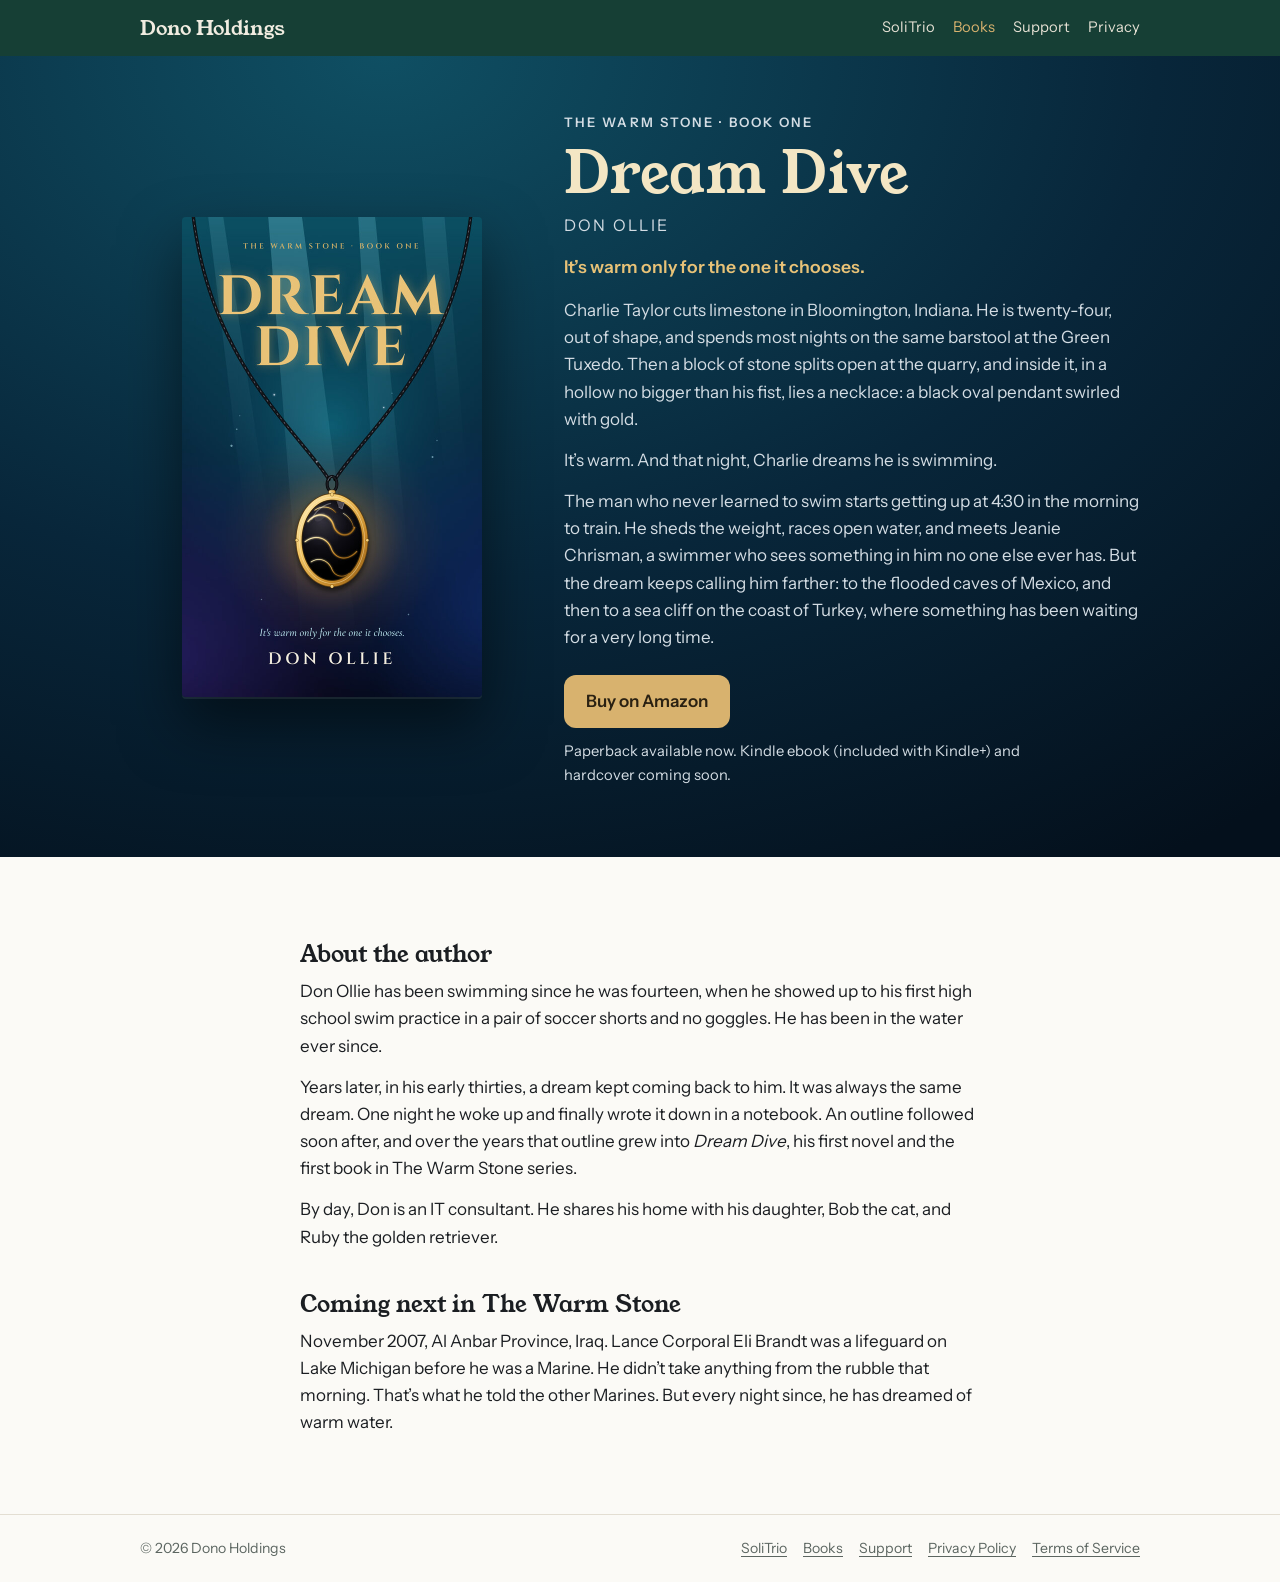
==== books/index.html @ 76895e6c "Books page: paperback is live, ebook and hardcover coming soon Co-Authored-By: Claude Opus 5.5 <nore" ====
<!doctype html>
<html lang="en">
<head>
<meta charset="utf-8">
<meta name="viewport" content="width=device-width, initial-scale=1, viewport-fit=cover">
<title>Books — Dono Holdings</title>
<meta name="description" content="Dream Dive by Don Ollie, Book One of The Warm Stone: a supernatural thriller about a quarry worker, a necklace that's warm only for the one it chooses, and the water it pulls him toward.">
<link rel="icon" href="/assets/favicon.png" type="image/png">
<link rel="apple-touch-icon" href="/assets/apple-touch-icon.png">
<link rel="stylesheet" href="/assets/site.css">
</head>
<body>
<header class="site-head"><div class="wrap"><a class="brand" href="/">Dono Holdings</a><nav class="site-nav" aria-label="Main"><a href="/solitrio/">SoliTrio</a><a href="/books/" aria-current="page">Books</a><a href="/support/">Support</a><a href="/privacy/">Privacy</a></nav></div></header>
<section class="hero book-hero"><div class="wrap">
<img class="book-cover" src="/assets/dream-dive-cover.jpg" alt="Dream Dive book cover: a black and gold pendant on a dark chain, underwater" width="600" height="960">
<div>
<p class="series">The Warm Stone &middot; Book One</p>
<h1>Dream Dive</h1>
<p class="byline">Don Ollie</p>
<p class="tag">It&rsquo;s warm only for the one it chooses.</p>
<p>Charlie Taylor cuts limestone in Bloomington, Indiana. He is twenty-four, out of shape, and spends most nights on the same barstool at the Green Tuxedo. Then a block of stone splits open at the quarry, and inside it, in a hollow no bigger than his fist, lies a necklace: a black oval pendant swirled with gold.</p>
<p>It&rsquo;s warm. And that night, Charlie dreams he is swimming.</p>
<p>The man who never learned to swim starts getting up at 4:30 in the morning to train. He sheds the weight, races open water, and meets Jeanie Chrisman, a swimmer who sees something in him no one else ever has. But the dream keeps calling him farther: to the flooded caves of Mexico, and then to a sea cliff on the coast of Turkey, where something has been waiting for a very long time.</p>
<a class="cta" href="https://www.amazon.com/dp/B0HS2SCKDY">Buy on Amazon</a>
<p class="formats">Paperback available now. Kindle ebook (included with Kindle+) and hardcover coming soon.</p>
</div>
</div></section>
<main class="wrap read">
<h2>About the author</h2>
<p>Don Ollie has been swimming since he was fourteen, when he showed up to his first high school swim practice in a pair of soccer shorts and no goggles. He has been in the water ever since.</p>
<p>Years later, in his early thirties, a dream kept coming back to him. It was always the same dream. One night he woke up and finally wrote it down in a notebook. An outline followed soon after, and over the years that outline grew into <em>Dream Dive</em>, his first novel and the first book in The Warm Stone series.</p>
<p>By day, Don is an IT consultant. He shares his home with his daughter, Bob the cat, and Ruby the golden retriever.</p>
<h2>Coming next in The Warm Stone</h2>
<p>November 2007, Al Anbar Province, Iraq. Lance Corporal Eli Brandt was a lifeguard on Lake Michigan before he was a Marine. He didn&rsquo;t take anything from the rubble that morning. That&rsquo;s what he told the other Marines. But every night since, he has dreamed of warm water.</p>
</main>
<footer class="site-foot"><div class="wrap"><span>&copy; 2026 Dono Holdings</span><nav aria-label="Footer"><a href="/solitrio/">SoliTrio</a><a href="/books/">Books</a><a href="/support/">Support</a><a href="/privacy/">Privacy Policy</a><a href="/terms/">Terms of Service</a></nav></div></footer>
</body>
</html>
---- assets/site.css ----
/* Dono Holdings site — shares SoliTrio's card-table palette.
   Layout: a narrow reading column for legal and help pages; a wider showcase for the app page. */
@font-face{font-family:"Young Serif";font-weight:400;font-style:normal;font-display:swap;src:url("young-serif-latin-400-normal.woff2") format("woff2")}
@font-face{font-family:"Instrument Sans";font-weight:400;font-style:normal;font-display:swap;src:url("instrument-sans-latin-400-normal.woff2") format("woff2")}
@font-face{font-family:"Instrument Sans";font-weight:500;font-style:normal;font-display:swap;src:url("instrument-sans-latin-500-normal.woff2") format("woff2")}
@font-face{font-family:"Instrument Sans";font-weight:600;font-style:normal;font-display:swap;src:url("instrument-sans-latin-600-normal.woff2") format("woff2")}
:root{
  --felt:#163f35; --felt-hi:#1f5546; --felt-deep:#0f2b24;
  --paper:#fbfaf6; --ink:#1b1e22; --muted:#5b6560; --line:#e3ded2;
  --brass:#b8893f; --brass-hi:#d8b26e; --red:#b8322b;
  --f-display:"Young Serif", Georgia, "Times New Roman", serif;
  --f-body:"Instrument Sans", -apple-system, "Helvetica Neue", Arial, sans-serif;
}
*{box-sizing:border-box}
html{-webkit-text-size-adjust:100%}
body{margin:0;background:var(--paper);color:var(--ink);font:400 17px/1.6 var(--f-body)}
a{color:var(--felt);text-decoration-thickness:1px;text-underline-offset:3px}
a:hover{color:var(--red)}
a:focus-visible,button:focus-visible{outline:2px solid var(--brass);outline-offset:2px}
img{max-width:100%;height:auto}

.site-head{background:var(--felt);color:#f0ece0}
.site-head .wrap{display:flex;align-items:center;justify-content:space-between;gap:16px;padding-block:14px}
.brand{font:400 1.25rem var(--f-display);color:#f0ece0;text-decoration:none}
.brand:hover{color:var(--brass-hi)}
.site-nav{display:flex;gap:18px;flex-wrap:wrap;font-size:.92rem}
.site-nav a{color:#e6e1d4;text-decoration:none}
.site-nav a:hover,.site-nav a[aria-current="page"]{color:var(--brass-hi)}

.wrap{max-width:1040px;margin:0 auto;padding-left:max(20px,env(safe-area-inset-left,0px));padding-right:max(20px,env(safe-area-inset-right,0px))}
.read{max-width:720px}
main{padding-block:44px 64px}

h1,h2,h3{font-family:var(--f-display);font-weight:400;line-height:1.15;text-wrap:balance;color:var(--ink)}
h1{font-size:clamp(2rem,5vw,2.8rem);margin:0 0 10px}
h2{font-size:1.45rem;margin:40px 0 10px}
h3{font-size:1.12rem;margin:26px 0 6px}
p,ul,ol{margin:0 0 14px}
ul,ol{padding-left:1.3em}
li{margin-bottom:6px}
.lede{font-size:1.12rem;color:var(--muted);margin-bottom:22px}
.meta{font-size:.88rem;color:var(--muted);letter-spacing:.02em}

.note{border-left:3px solid var(--brass);background:#f4efe3;padding:14px 18px;border-radius:0 8px 8px 0;margin:22px 0}
.note p:last-child{margin:0}
.contact{display:flex;flex-wrap:wrap;align-items:center;gap:12px;background:#fff;border:1px solid var(--line);border-radius:12px;padding:18px 20px;margin:22px 0}
.contact strong{font-family:var(--f-display);font-weight:400;font-size:1.15rem}
.contact a{font-weight:600}

details{border-bottom:1px solid var(--line);padding:4px 0}
details:first-of-type{border-top:1px solid var(--line)}
summary{cursor:pointer;list-style:none;padding:14px 28px 14px 0;font-weight:600;position:relative}
summary::-webkit-details-marker{display:none}
summary::after{content:"+";position:absolute;right:4px;top:10px;font:400 1.4rem var(--f-display);color:var(--brass)}
details[open] summary::after{content:"\2212"}
details > div{padding:0 0 14px}
details > div p:last-child{margin-bottom:0}

/* App showcase */
.shot-wrap{position:relative;justify-self:center;width:min(300px,100%)}
.shot-wrap .hero-shot{width:100%}
.burst{position:absolute;top:-26px;right:-46px;width:158px;height:158px;display:grid;place-content:center;justify-items:center;text-align:center;
  color:#2a2112;text-decoration:none;transform:rotate(12deg);filter:drop-shadow(0 10px 18px rgba(0,0,0,.4))}
.burst svg{position:absolute;inset:0;width:100%;height:100%;z-index:-1}
.burst polygon{fill:var(--brass-hi);stroke:#f6e7c3;stroke-width:3}
.burst:hover{color:#2a2112}
.burst:hover polygon{fill:#e6c58a}
.b-top{font:600 .78rem/1 var(--f-body);letter-spacing:.14em;text-transform:uppercase}
.b-big{font:400 2.7rem/1 var(--f-display);color:var(--red);margin:2px 0}
.b-mid{font:600 .72rem/1.1 var(--f-body)}
.b-code{margin-top:6px;font:600 .66rem/1 var(--f-body);letter-spacing:.06em;background:#2a2112;color:#f6e7c3;padding:4px 7px;border-radius:5px}
@media (prefers-reduced-motion:no-preference){.burst{animation:wobble 4s ease-in-out infinite}
  @keyframes wobble{0%,100%{transform:rotate(12deg) scale(1)}50%{transform:rotate(8deg) scale(1.04)}}}
.promo{margin-top:22px;padding:16px 18px;border:1px dashed rgba(216,178,110,.6);border-radius:12px;background:rgba(0,0,0,.14);max-width:34em}
.promo p{margin:0 0 10px;color:#e8e2d3}
.promo code{font:600 1rem var(--f-body);letter-spacing:.06em;background:#f6e7c3;color:#2a2112;padding:2px 8px;border-radius:6px}
.promo-actions{display:flex;flex-wrap:wrap;align-items:center;gap:14px}
.promo-actions button{font:600 .9rem var(--f-body);background:transparent;color:#f6e7c3;border:1px solid rgba(246,231,195,.5);border-radius:9px;padding:8px 14px;cursor:pointer}
.promo-actions a{color:var(--brass-hi);font-weight:600}
.promo-terms{font-size:.8rem;color:#bdb6a6 !important;margin:0 !important}
.hero{background:radial-gradient(110% 120% at 30% 0%,var(--felt-hi),var(--felt) 55%,var(--felt-deep));color:#f0ece0}
.hero .wrap{display:grid;grid-template-columns:minmax(0,1.1fr) minmax(0,.9fr);gap:40px;align-items:center;padding-block:56px}
.hero h1{color:#f6f2e7;font-size:clamp(2.4rem,6vw,3.6rem)}
.hero .tag{color:var(--brass-hi);font-weight:600;font-size:1.1rem;margin-bottom:16px}
.hero p{color:#dcd6c8;max-width:34em}
.app-id{display:flex;align-items:center;gap:16px;margin-bottom:18px}
.app-id img{width:84px;height:84px;border-radius:19px;box-shadow:0 8px 24px rgba(0,0,0,.35)}
.cta{display:inline-flex;align-items:center;gap:10px;margin-top:10px;background:var(--brass-hi);color:#2a2112;text-decoration:none;font-weight:600;padding:13px 22px;border-radius:12px}
.cta:hover{color:#2a2112;background:#e6c58a}
.price{font-size:.92rem;color:#cfc8b8;margin-top:12px}
.hero-shot{justify-self:center;width:min(300px,100%);border-radius:30px;box-shadow:0 0 0 6px #0a1a16,0 0 0 7px rgba(255,255,255,.14),0 28px 60px rgba(0,0,0,.45)}

.features{display:grid;grid-template-columns:repeat(3,minmax(0,1fr));gap:28px 32px;margin:8px 0 12px}
.features h3{margin-top:0}
.features p{color:var(--muted);margin:0}
.suit{display:block;font:400 1.6rem var(--f-display);color:var(--brass);margin-bottom:4px}
.suit.red{color:var(--red)}

.gallery{display:grid;grid-template-columns:repeat(4,minmax(0,1fr));gap:18px;margin-top:18px}
.gallery img{border-radius:16px;box-shadow:0 10px 26px rgba(0,0,0,.16);background:var(--felt)}

.site-foot{border-top:1px solid var(--line);font-size:.88rem;color:var(--muted)}
.site-foot .wrap{display:flex;flex-wrap:wrap;justify-content:space-between;gap:12px;padding-block:22px}
.site-foot nav{display:flex;gap:16px;flex-wrap:wrap}
.site-foot a{color:var(--muted)}

@media (max-width:760px){
  .hero .wrap{grid-template-columns:1fr;padding-block:40px}
  .shot-wrap{width:min(250px,72%)}
  .burst{width:128px;height:128px;top:-18px;right:-34px}
  .b-big{font-size:2.1rem}
  .features{grid-template-columns:1fr}
  .gallery{grid-template-columns:repeat(2,minmax(0,1fr))}
  .site-head .wrap{flex-direction:column;align-items:flex-start;gap:6px}
}
@media (prefers-reduced-motion:no-preference){a,.cta{transition:color .15s,background .15s}}

/* Books */
.book-hero{background:radial-gradient(110% 120% at 30% 0%,#0f4f63,#08263a 55%,#04101c);color:#e9eef2}
.book-hero .wrap{grid-template-columns:minmax(0,.8fr) minmax(0,1.2fr)}
.book-hero h1{color:#f3e6c4}
.book-hero .tag{color:#e8c277}
.book-hero p{color:#d4dde4}
.book-cover{justify-self:center;width:min(300px,100%);border-radius:4px;box-shadow:0 2px 0 rgba(255,255,255,.08),0 28px 60px rgba(0,0,0,.5)}
.byline{font-size:1rem;letter-spacing:.14em;text-transform:uppercase;color:#cdd7de;margin:-4px 0 14px}
.series{font-size:.82rem;letter-spacing:.16em;text-transform:uppercase;color:#e8c277;font-weight:600;margin:0 0 8px}
.cta.soon{background:transparent;color:#f3e6c4;border:1px solid rgba(232,194,119,.6);cursor:default}
.formats{font-size:.92rem;color:#b8c4cc;margin-top:12px}
.book-card{display:flex;gap:20px;align-items:flex-start;background:#fff;border:1px solid var(--line);border-radius:12px;padding:18px 20px;margin:22px 0}
.book-card img{width:96px;border-radius:3px;box-shadow:0 6px 16px rgba(0,0,0,.25)}
.book-card strong{font-family:var(--f-display);font-weight:400;font-size:1.15rem}
.book-card p{margin:4px 0 8px}
.book-card a{font-weight:600}
@media (max-width:760px){.book-hero .wrap{grid-template-columns:1fr}.book-cover{width:min(230px,70%)}}
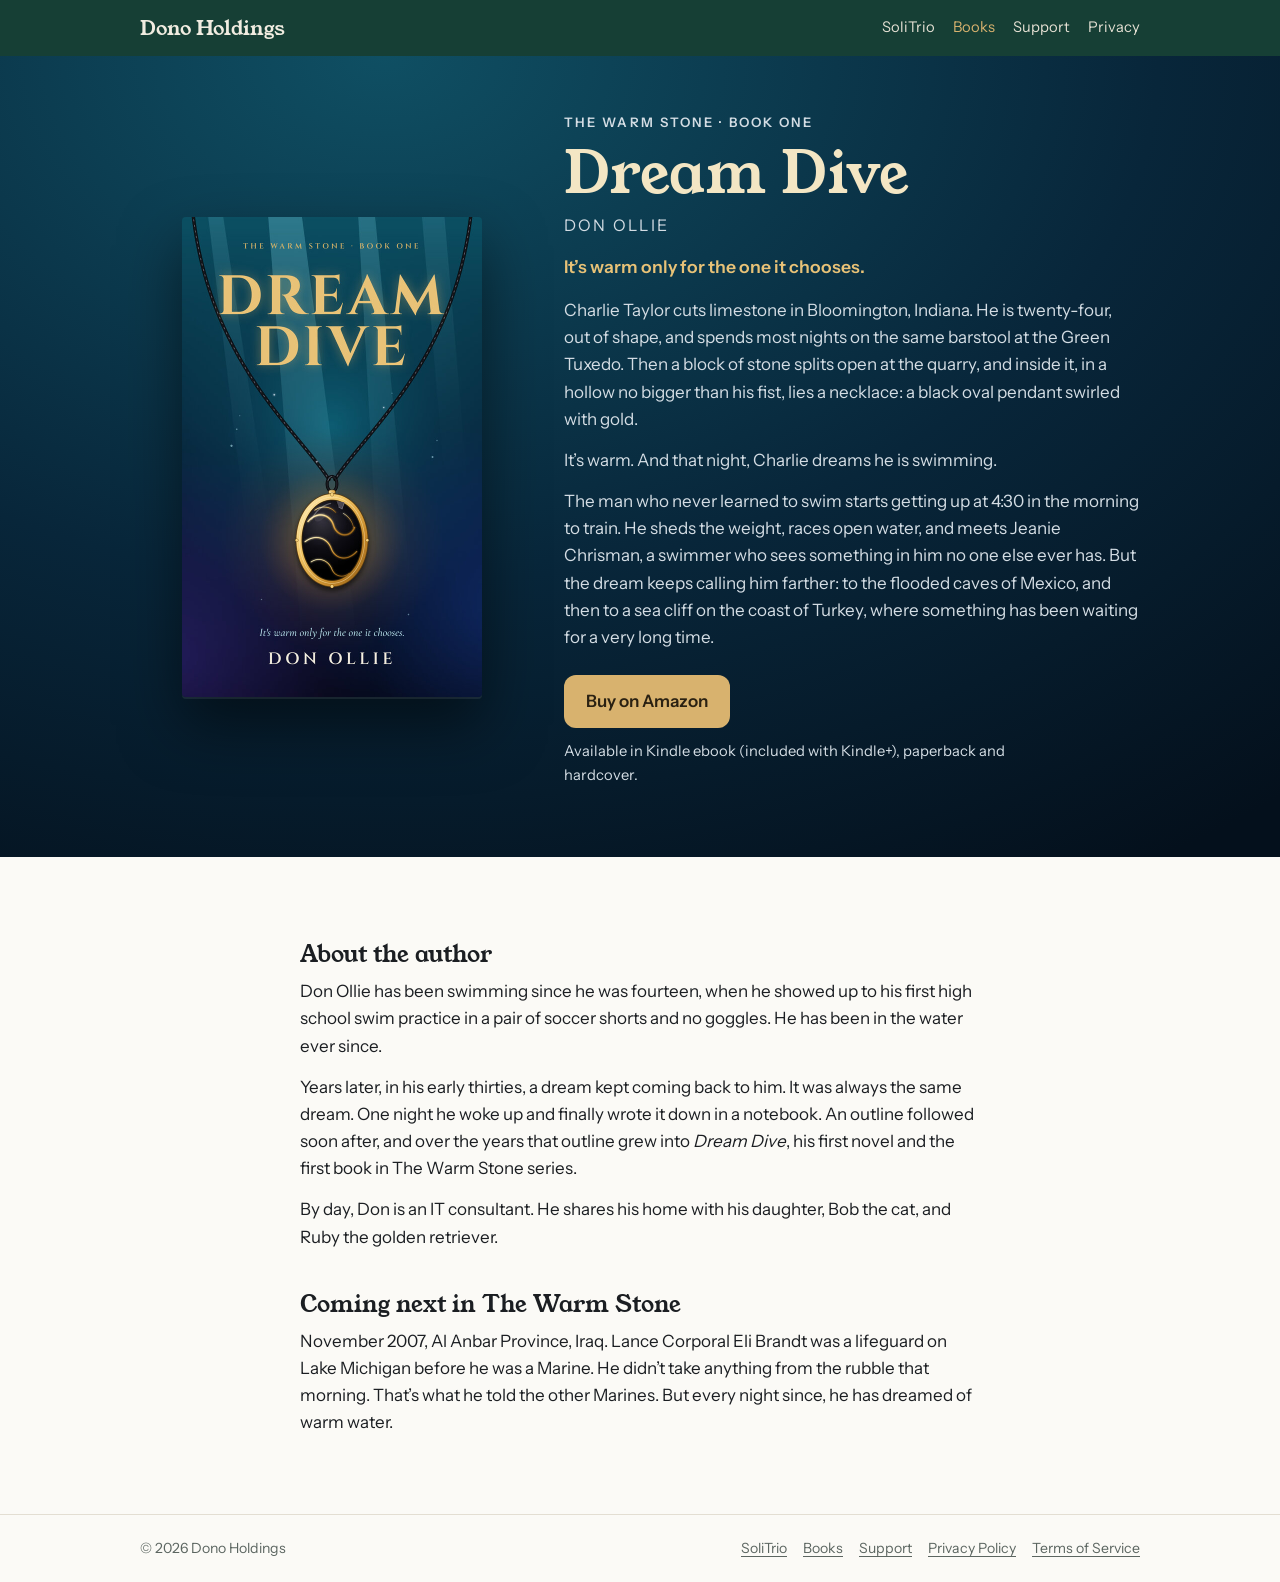
==== commit 162e519e: "Books page: ebook, paperback and hardcover all available Co-Authored-By: Claude Opus 5.5 <noreply@an" ====
--- a/books/index.html
+++ b/books/index.html
@@ -21,8 +21,8 @@
 <p>Charlie Taylor cuts limestone in Bloomington, Indiana. He is twenty-four, out of shape, and spends most nights on the same barstool at the Green Tuxedo. Then a block of stone splits open at the quarry, and inside it, in a hollow no bigger than his fist, lies a necklace: a black oval pendant swirled with gold.</p>
 <p>It&rsquo;s warm. And that night, Charlie dreams he is swimming.</p>
 <p>The man who never learned to swim starts getting up at 4:30 in the morning to train. He sheds the weight, races open water, and meets Jeanie Chrisman, a swimmer who sees something in him no one else ever has. But the dream keeps calling him farther: to the flooded caves of Mexico, and then to a sea cliff on the coast of Turkey, where something has been waiting for a very long time.</p>
-<a class="cta" href="https://www.amazon.com/dp/B0HS2SCKDY">Buy on Amazon</a>
-<p class="formats">Paperback available now. Kindle ebook (included with Kindle+) and hardcover coming soon.</p>
+<a class="cta" href="https://www.amazon.com/dp/B0HS2F74YV" target="_blank" rel="noopener">Buy on Amazon</a>
+<p class="formats">Available in Kindle ebook (included with Kindle+), paperback and hardcover.</p>
 </div>
 </div></section>
 <main class="wrap read">
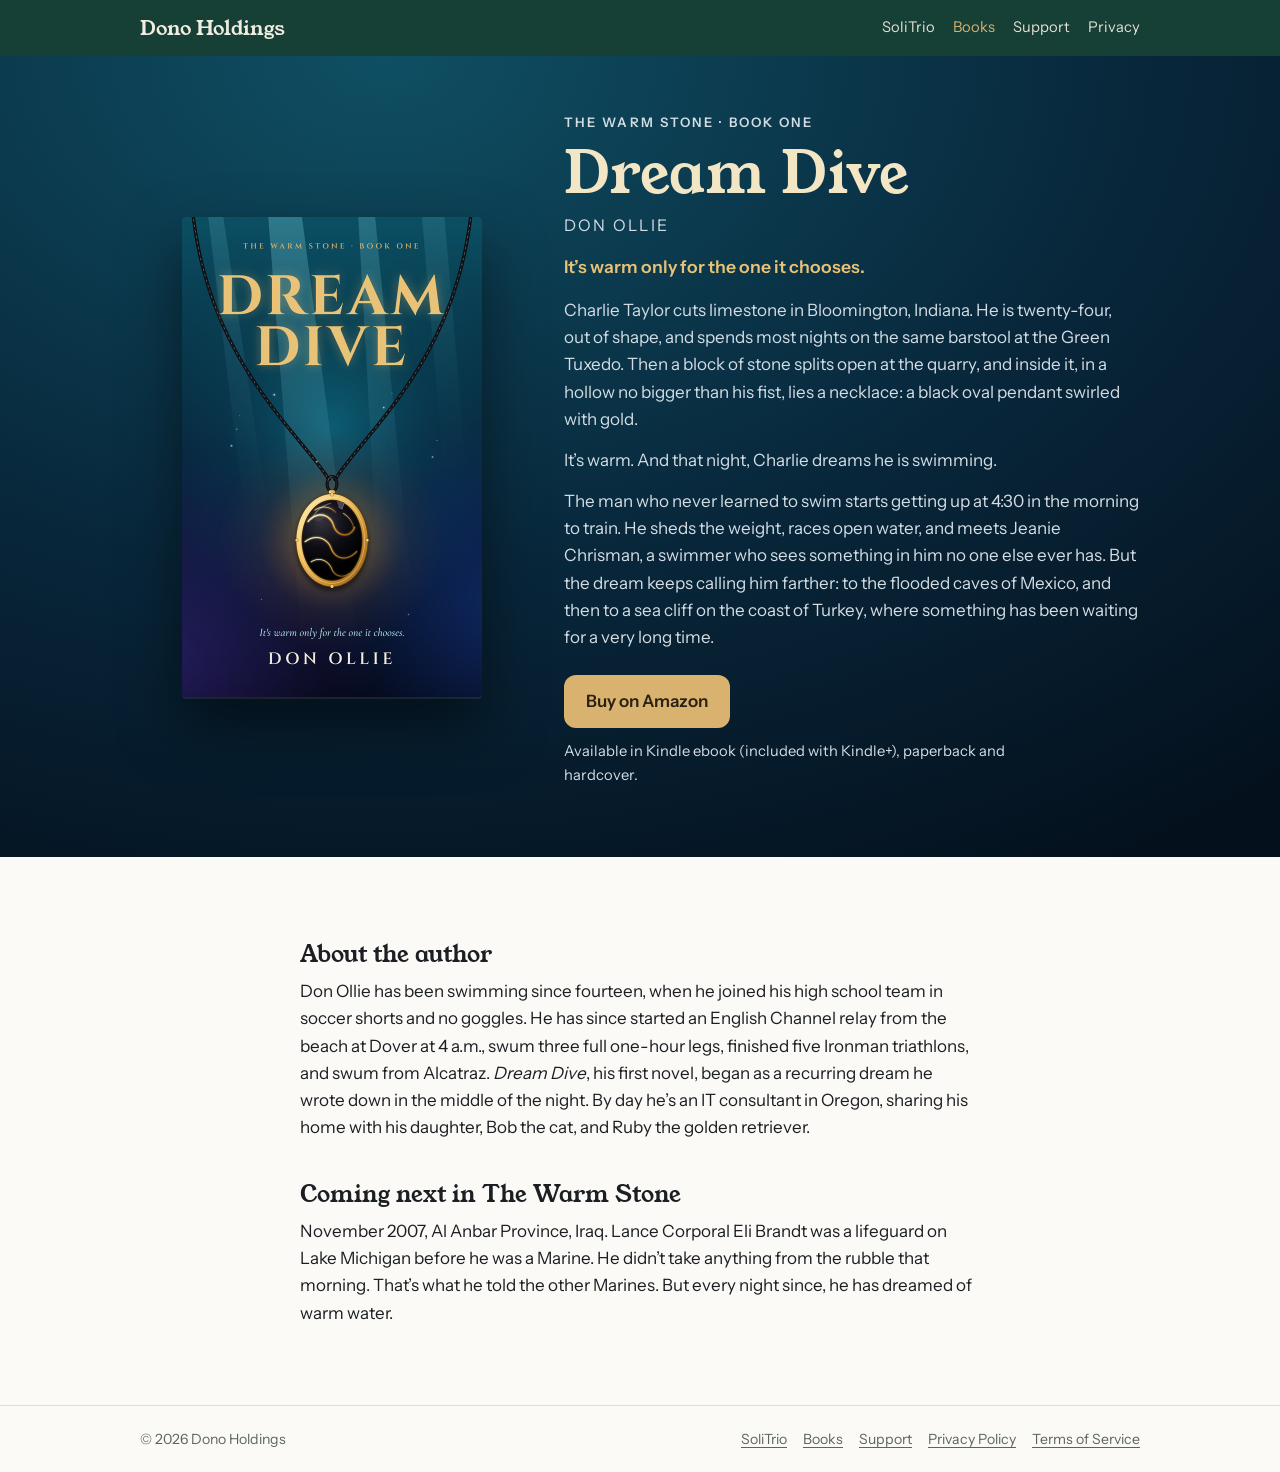
==== commit a03198ea: "Books page: updated author bio (English Channel relay, Ironman) Co-Authored-By: Claude Opus 5.5 <nor" ====
--- a/books/index.html
+++ b/books/index.html
@@ -27,9 +27,7 @@
 </div></section>
 <main class="wrap read">
 <h2>About the author</h2>
-<p>Don Ollie has been swimming since he was fourteen, when he showed up to his first high school swim practice in a pair of soccer shorts and no goggles. He has been in the water ever since.</p>
-<p>Years later, in his early thirties, a dream kept coming back to him. It was always the same dream. One night he woke up and finally wrote it down in a notebook. An outline followed soon after, and over the years that outline grew into <em>Dream Dive</em>, his first novel and the first book in The Warm Stone series.</p>
-<p>By day, Don is an IT consultant. He shares his home with his daughter, Bob the cat, and Ruby the golden retriever.</p>
+<p>Don Ollie has been swimming since fourteen, when he joined his high school team in soccer shorts and no goggles. He has since started an English Channel relay from the beach at Dover at 4&nbsp;a.m., swum three full one-hour legs, finished five Ironman triathlons, and swum from Alcatraz. <em>Dream Dive</em>, his first novel, began as a recurring dream he wrote down in the middle of the night. By day he&rsquo;s an IT consultant in Oregon, sharing his home with his daughter, Bob the cat, and Ruby the golden retriever.</p>
 <h2>Coming next in The Warm Stone</h2>
 <p>November 2007, Al Anbar Province, Iraq. Lance Corporal Eli Brandt was a lifeguard on Lake Michigan before he was a Marine. He didn&rsquo;t take anything from the rubble that morning. That&rsquo;s what he told the other Marines. But every night since, he has dreamed of warm water.</p>
 </main>
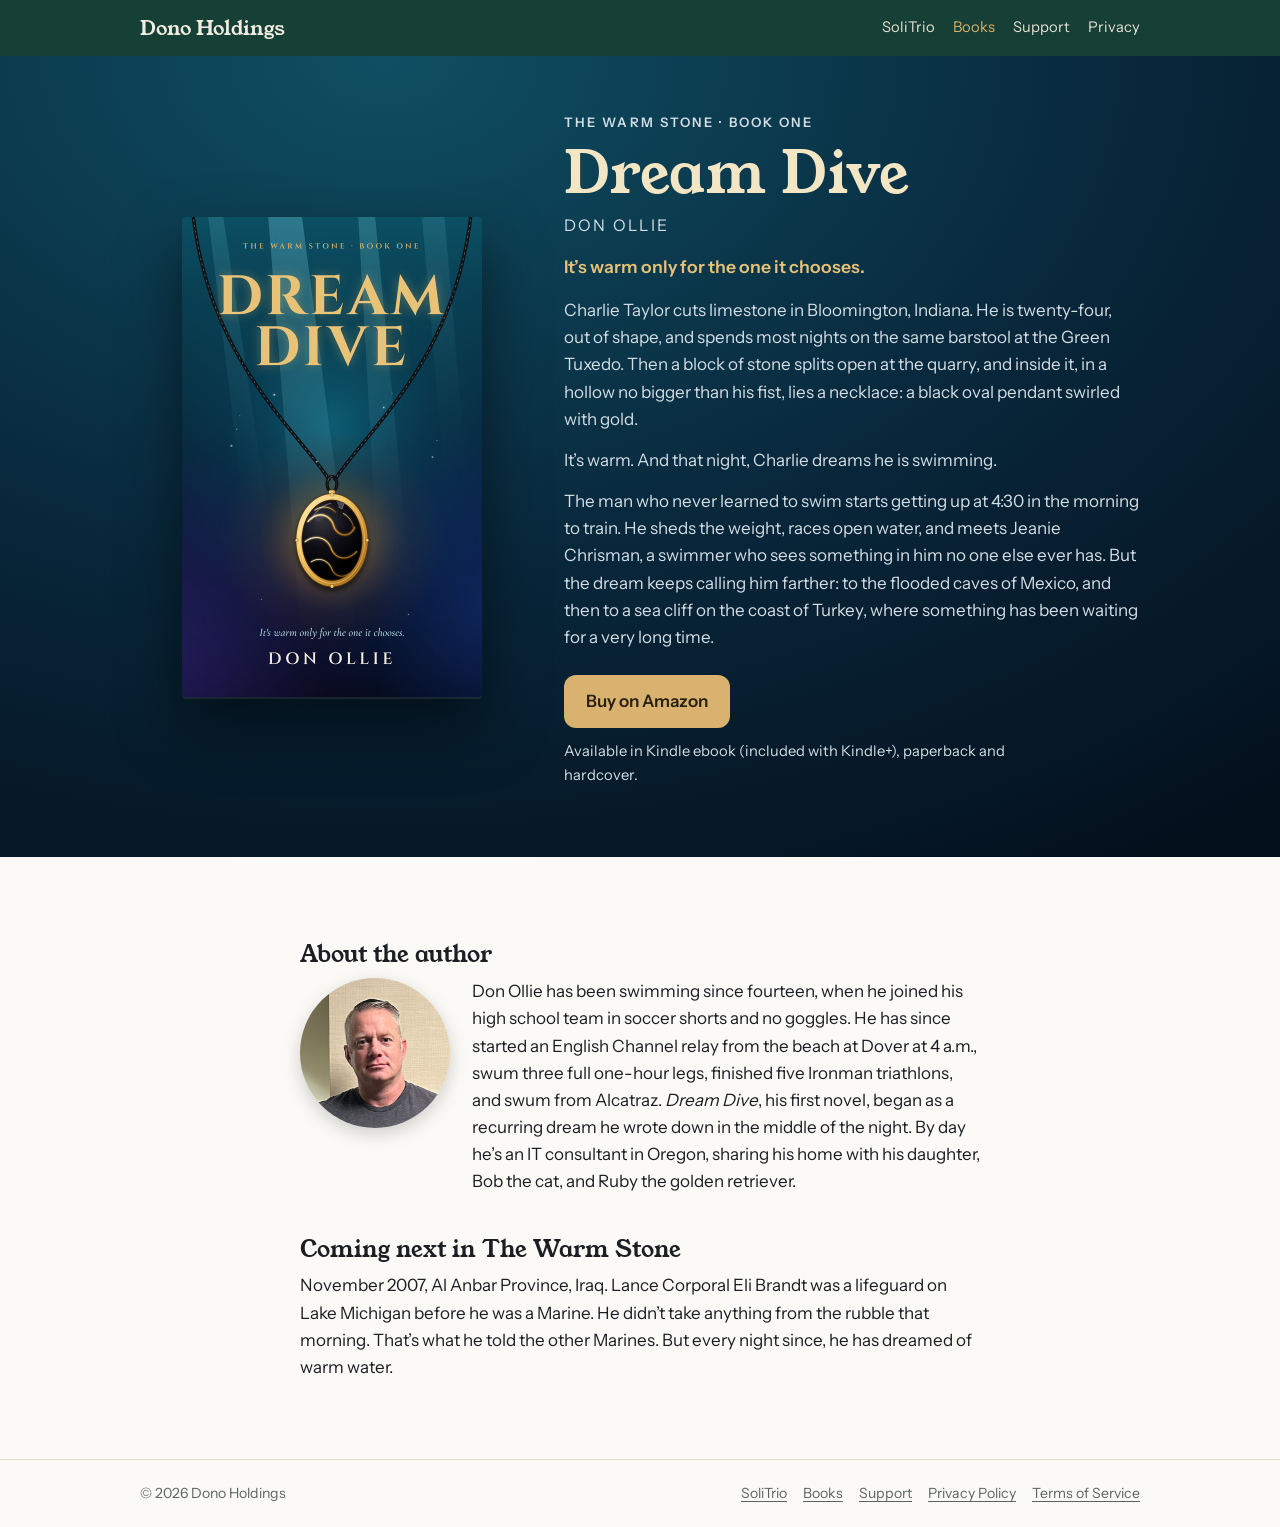
==== commit fe23cc00: "Books page: add author photo beside the bio Co-Authored-By: Claude Opus 5.5 <noreply@anthropic.com> " ====
--- a/books/index.html
+++ b/books/index.html
@@ -27,7 +27,9 @@
 </div></section>
 <main class="wrap read">
 <h2>About the author</h2>
+<div class="author"><img src="/assets/don-ollie.jpg" alt="Don Ollie" width="480" height="480">
 <p>Don Ollie has been swimming since fourteen, when he joined his high school team in soccer shorts and no goggles. He has since started an English Channel relay from the beach at Dover at 4&nbsp;a.m., swum three full one-hour legs, finished five Ironman triathlons, and swum from Alcatraz. <em>Dream Dive</em>, his first novel, began as a recurring dream he wrote down in the middle of the night. By day he&rsquo;s an IT consultant in Oregon, sharing his home with his daughter, Bob the cat, and Ruby the golden retriever.</p>
+</div>
 <h2>Coming next in The Warm Stone</h2>
 <p>November 2007, Al Anbar Province, Iraq. Lance Corporal Eli Brandt was a lifeguard on Lake Michigan before he was a Marine. He didn&rsquo;t take anything from the rubble that morning. That&rsquo;s what he told the other Marines. But every night since, he has dreamed of warm water.</p>
 </main>
--- a/assets/site.css
+++ b/assets/site.css
@@ -132,3 +132,8 @@
 .book-card p{margin:4px 0 8px}
 .book-card a{font-weight:600}
 @media (max-width:760px){.book-hero .wrap{grid-template-columns:1fr}.book-cover{width:min(230px,70%)}}
+
+.author{display:flex;gap:22px;align-items:flex-start}
+.author img{width:150px;height:150px;border-radius:50%;object-fit:cover;flex:none;box-shadow:0 6px 18px rgba(0,0,0,.18)}
+.author p{margin:0}
+@media (max-width:560px){.author{flex-direction:column;align-items:center;text-align:left}.author img{width:140px;height:140px}}
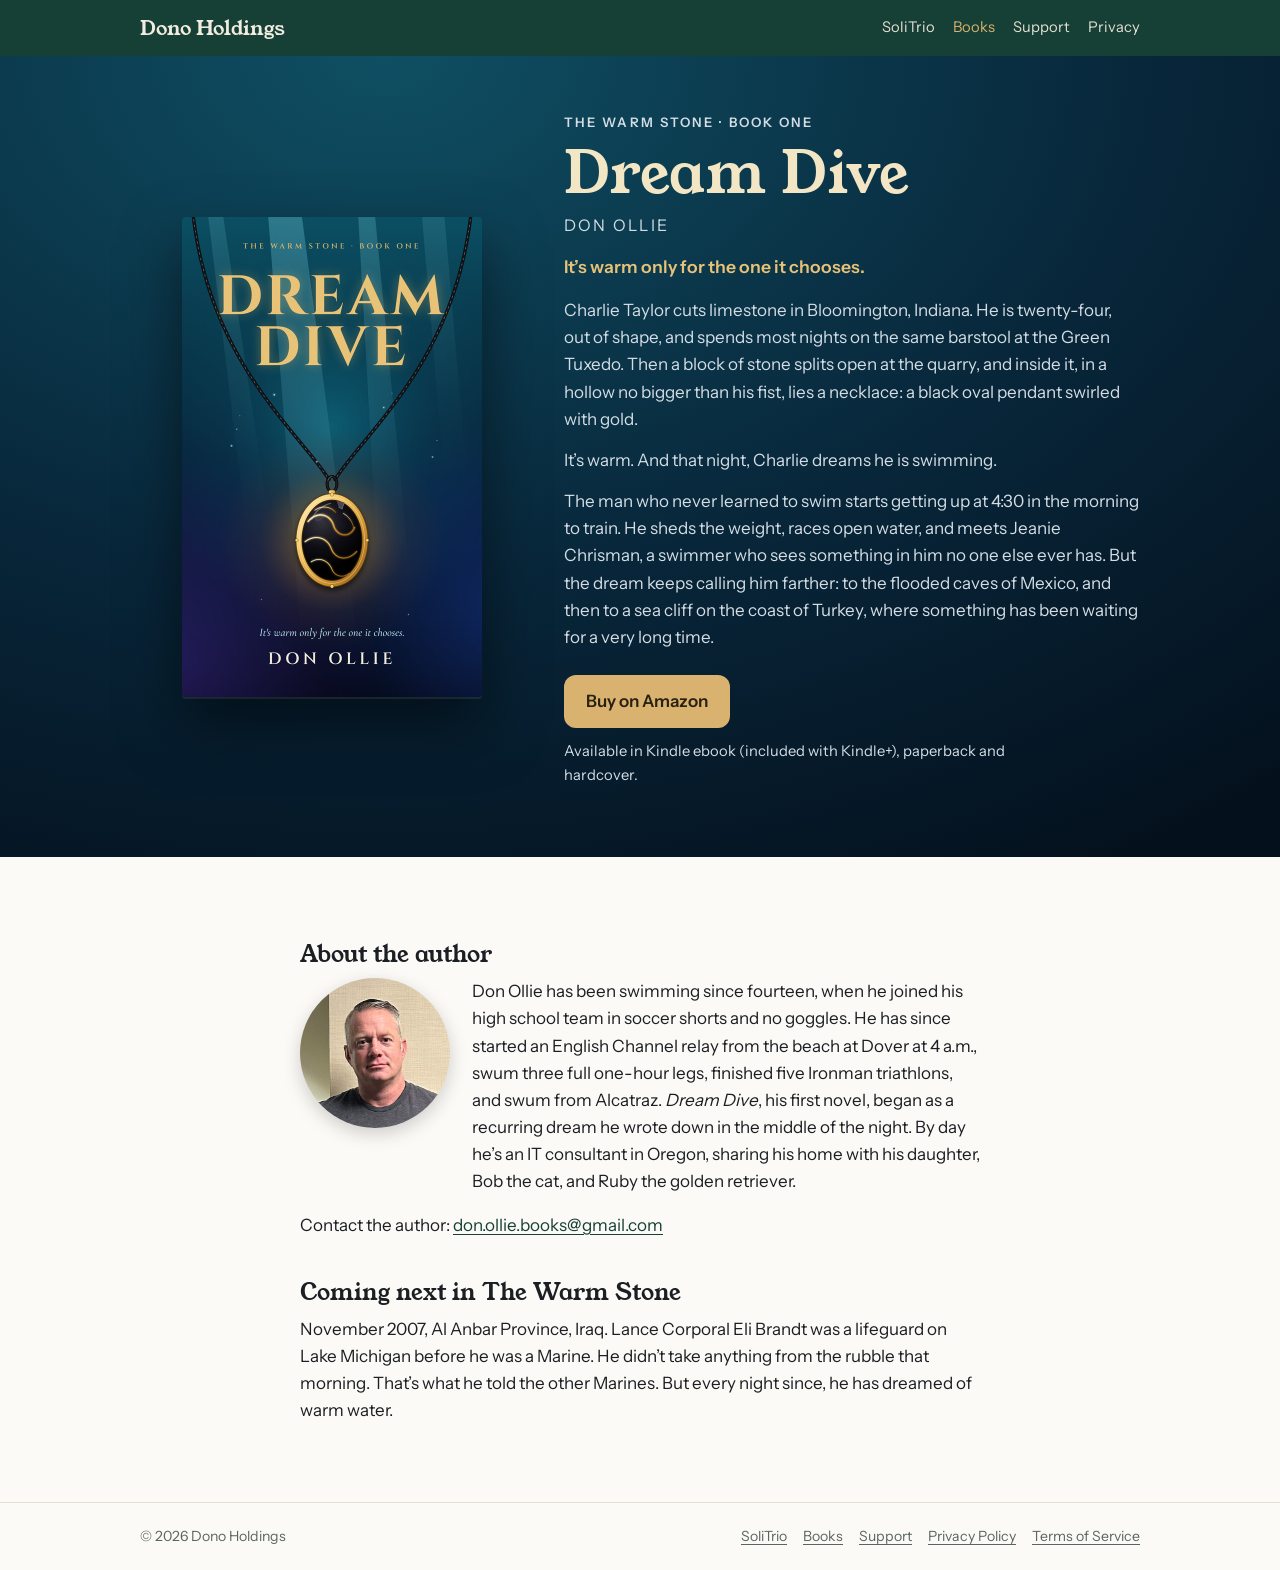
==== commit eaa39c72: "Books page: add author contact email Co-Authored-By: Claude Opus 5.5 <noreply@anthropic.com> Claude-" ====
--- a/books/index.html
+++ b/books/index.html
@@ -30,6 +30,7 @@
 <div class="author"><img src="/assets/don-ollie.jpg" alt="Don Ollie" width="480" height="480">
 <p>Don Ollie has been swimming since fourteen, when he joined his high school team in soccer shorts and no goggles. He has since started an English Channel relay from the beach at Dover at 4&nbsp;a.m., swum three full one-hour legs, finished five Ironman triathlons, and swum from Alcatraz. <em>Dream Dive</em>, his first novel, began as a recurring dream he wrote down in the middle of the night. By day he&rsquo;s an IT consultant in Oregon, sharing his home with his daughter, Bob the cat, and Ruby the golden retriever.</p>
 </div>
+<p class="author-contact">Contact the author: <a href="mailto:don.ollie.books@gmail.com">don.ollie.books@gmail.com</a></p>
 <h2>Coming next in The Warm Stone</h2>
 <p>November 2007, Al Anbar Province, Iraq. Lance Corporal Eli Brandt was a lifeguard on Lake Michigan before he was a Marine. He didn&rsquo;t take anything from the rubble that morning. That&rsquo;s what he told the other Marines. But every night since, he has dreamed of warm water.</p>
 </main>
--- a/assets/site.css
+++ b/assets/site.css
@@ -137,3 +137,4 @@
 .author img{width:150px;height:150px;border-radius:50%;object-fit:cover;flex:none;box-shadow:0 6px 18px rgba(0,0,0,.18)}
 .author p{margin:0}
 @media (max-width:560px){.author{flex-direction:column;align-items:center;text-align:left}.author img{width:140px;height:140px}}
+.author-contact{margin-top:16px}
